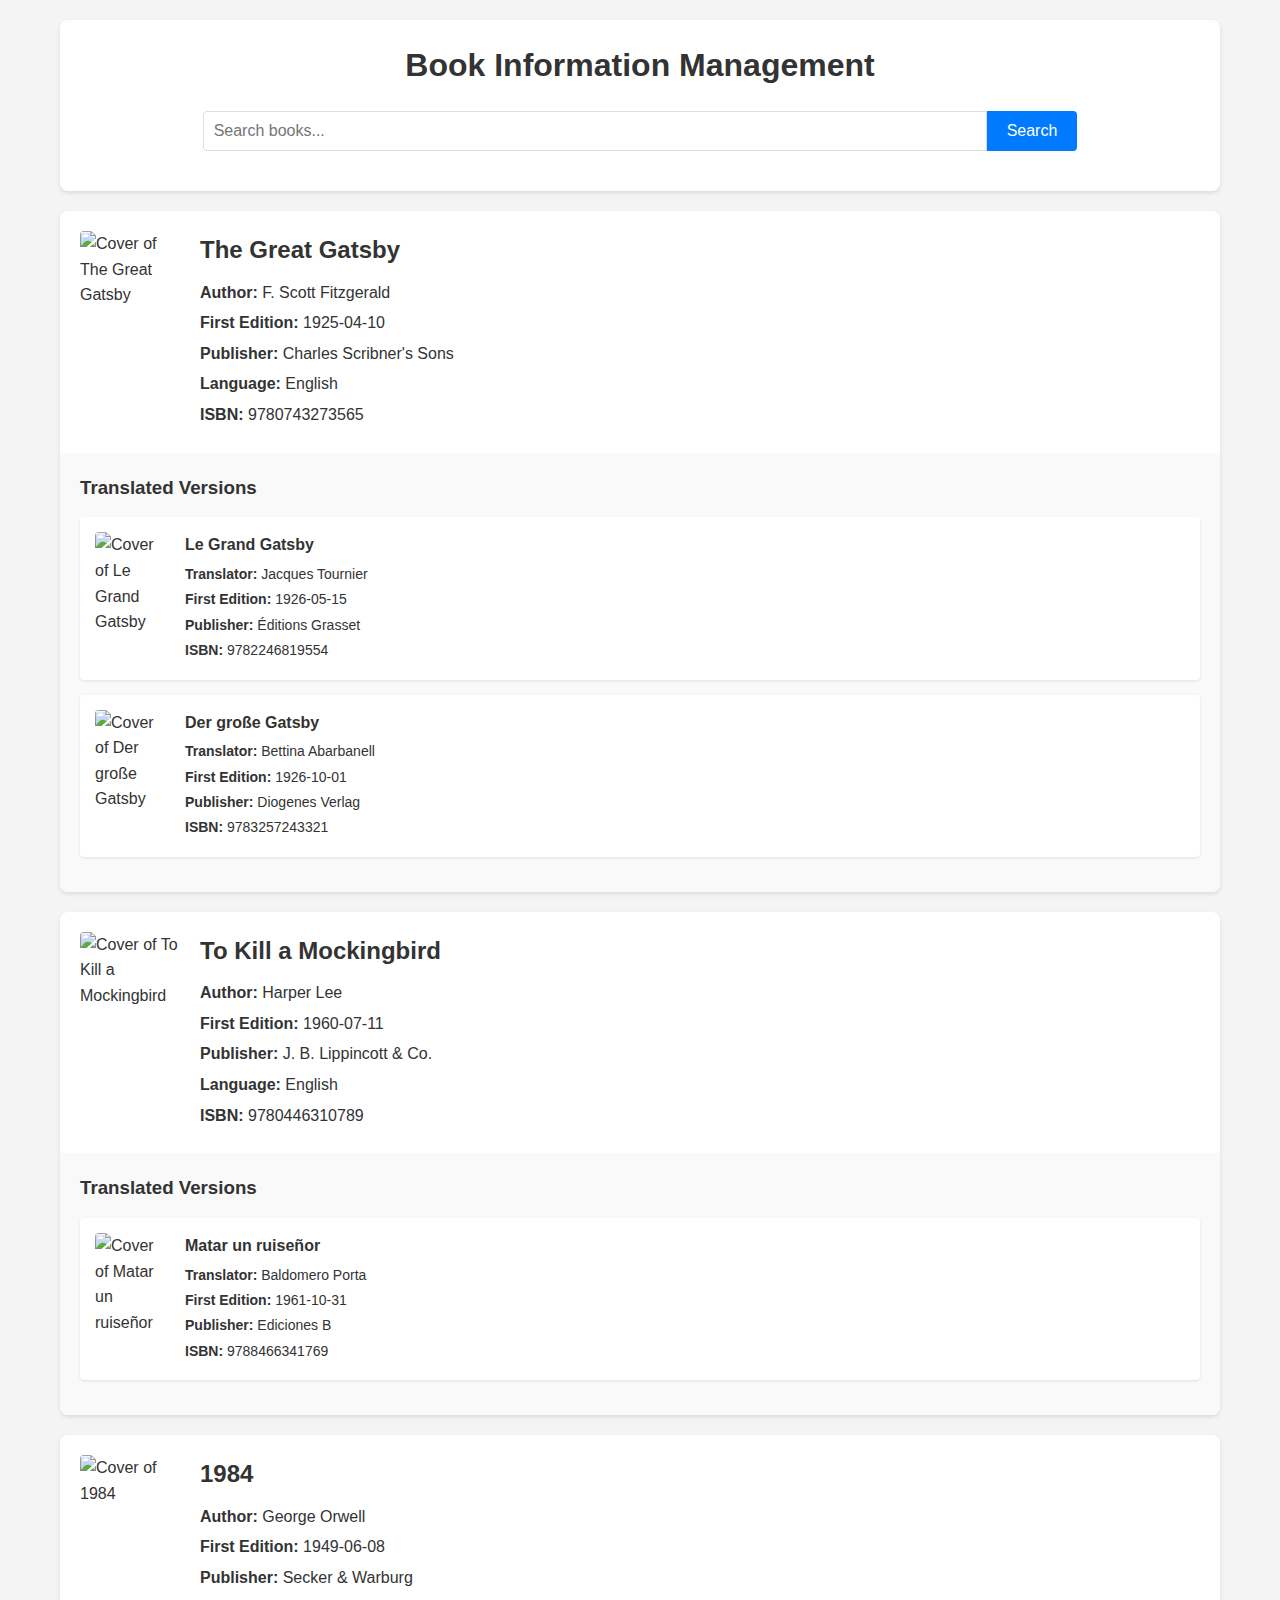
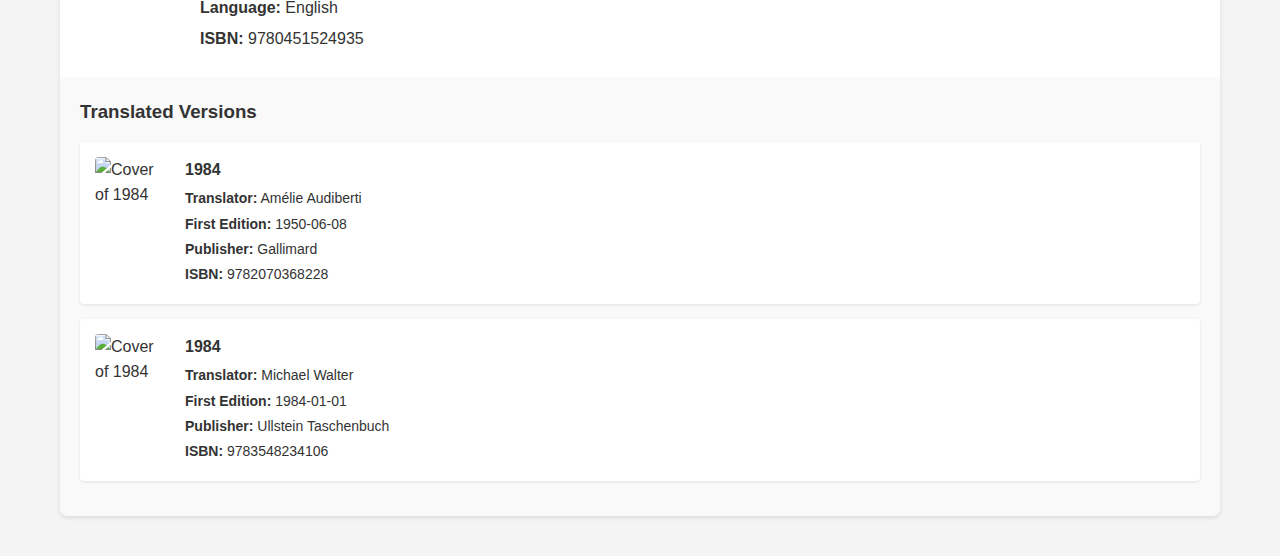
==== index.html @ 11229bcb "add index page" ====
<!DOCTYPE html>
<html lang="en">
<head>
    <meta charset="UTF-8">
    <meta name="viewport" content="width=device-width, initial-scale=1.0">
    <title>Book Information Management</title>
    <link rel="stylesheet" href="styles.css">
</head>
<body>
    <header>
        <h1>Book Information Management</h1>
        <div class="search-container">
            <input type="text" id="searchInput" placeholder="Search books...">
            <button id="searchButton">Search</button>
        </div>
    </header>
    <main id="bookList">
        <!-- Book items will be dynamically inserted here -->
    </main>
    <script src="script.js"></script>
</body>
</html>
---- styles.css ----
* {
    box-sizing: border-box;
    margin: 0;
    padding: 0;
}

body {
    font-family: Arial, sans-serif;
    line-height: 1.6;
    color: #333;
    max-width: 1200px;
    margin: 0 auto;
    padding: 20px;
    background-color: #f4f4f4;
}

header {
    background-color: #fff;
    padding: 20px;
    margin-bottom: 20px;
    border-radius: 8px;
    box-shadow: 0 2px 4px rgba(0, 0, 0, 0.1);
}

h1 {
    margin-bottom: 20px;
    text-align: center;
}

.search-container {
    display: flex;
    justify-content: center;
    margin-bottom: 20px;
}

#searchInput {
    width: 70%;
    padding: 10px;
    font-size: 16px;
    border: 1px solid #ddd;
    border-radius: 4px 0 0 4px;
}

#searchButton {
    padding: 10px 20px;
    font-size: 16px;
    background-color: #007bff;
    color: #fff;
    border: none;
    border-radius: 0 4px 4px 0;
    cursor: pointer;
}

#searchButton:hover {
    background-color: #0056b3;
}

.book-item {
    background-color: #fff;
    margin-bottom: 20px;
    border-radius: 8px;
    overflow: hidden;
    box-shadow: 0 2px 4px rgba(0, 0, 0, 0.1);
}

.book-details {
    display: flex;
    padding: 20px;
}

.book-cover {
    width: 100px;
    height: 150px;
    object-fit: cover;
    margin-right: 20px;
    border-radius: 4px;
}

.book-info {
    flex: 1;
}

.book-info h2 {
    margin-bottom: 10px;
}

.book-info p {
    margin-bottom: 5px;
}

.translated-versions {
    background-color: #f9f9f9;
    padding: 20px;
}

.translated-versions h3 {
    margin-bottom: 15px;
}

.translated-version {
    display: flex;
    background-color: #fff;
    padding: 15px;
    margin-bottom: 15px;
    border-radius: 4px;
    box-shadow: 0 1px 3px rgba(0, 0, 0, 0.1);
}

.translated-cover {
    width: 75px;
    height: 112px;
    object-fit: cover;
    margin-right: 15px;
    border-radius: 4px;
}

.translated-info {
    flex: 1;
}

.translated-info h4 {
    margin-bottom: 5px;
}

.translated-info p {
    margin-bottom: 3px;
    font-size: 14px;
}

@media (max-width: 768px) {
    .book-details {
        flex-direction: column;
    }

    .book-cover {
        margin-right: 0;
        margin-bottom: 15px;
    }

    .translated-version {
        flex-direction: column;
    }

    .translated-cover {
        margin-right: 0;
        margin-bottom: 10px;
    }
}
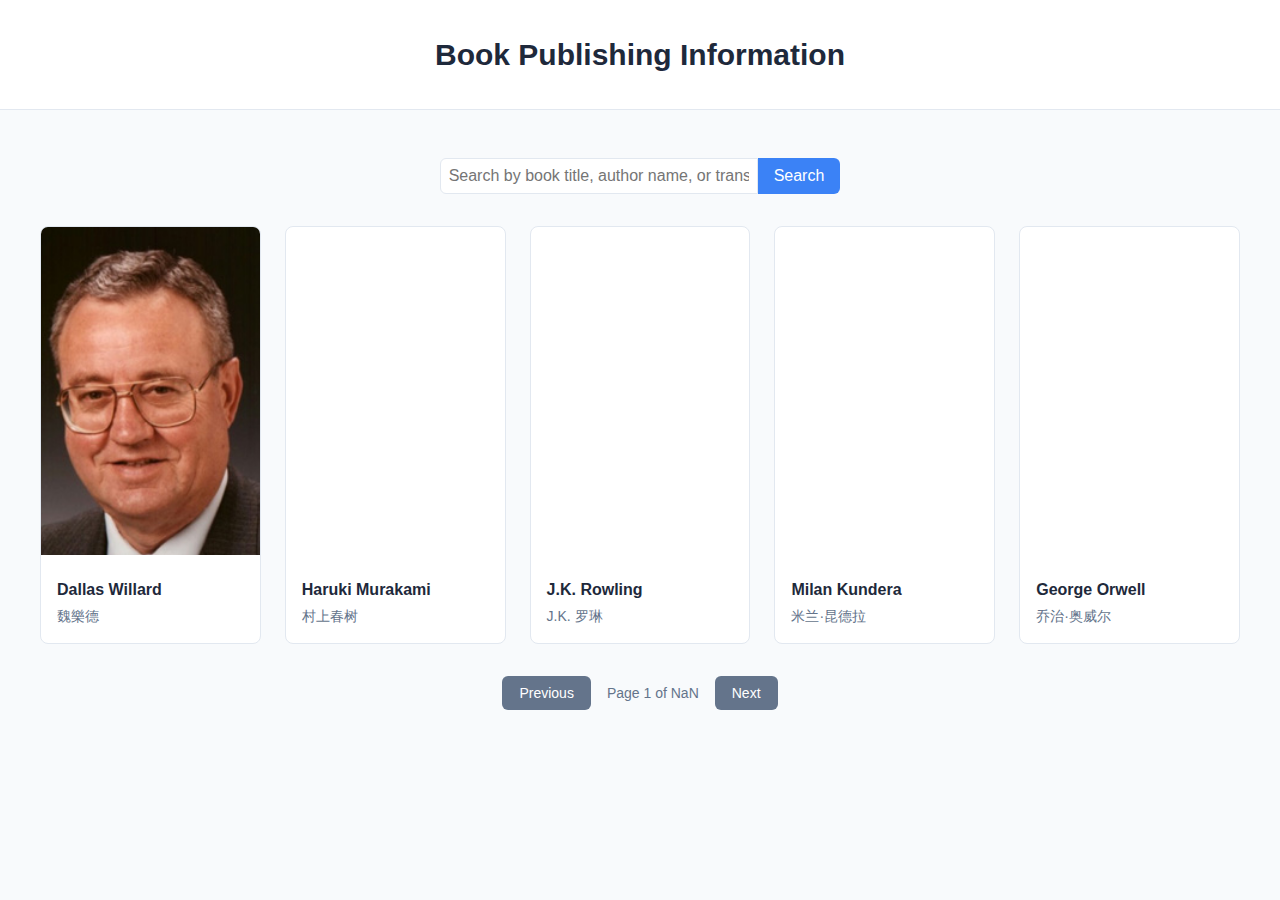
==== commit db4dfee0: "change the style" ====
--- a/index.html
+++ b/index.html
@@ -3,20 +3,30 @@
 <head>
     <meta charset="UTF-8">
     <meta name="viewport" content="width=device-width, initial-scale=1.0">
-    <title>Book Information Management</title>
+    <title>Book Publishing Information</title>
     <link rel="stylesheet" href="styles.css">
 </head>
 <body>
-    <header>
-        <h1>Book Information Management</h1>
-        <div class="search-container">
-            <input type="text" id="searchInput" placeholder="Search books...">
-            <button id="searchButton">Search</button>
+    <header class="header">
+        <div class="container">
+            <h1>Book Publishing Information</h1>
         </div>
     </header>
-    <main id="bookList">
-        <!-- Book items will be dynamically inserted here -->
+    <main class="container">
+        <div class="search-container">
+            <input type="text" id="search-input" class="search-input" placeholder="Search by book title, author name, or translator">
+            <button id="search-button" class="search-button">Search</button>
+        </div>
+        <section id="author-grid" class="author-grid">
+            <!-- Author cards will be dynamically inserted here -->
+        </section>
+        <div id="pagination" class="pagination">
+            <button id="prev-page" class="btn btn-secondary" disabled>Previous</button>
+            <span id="page-info">Page 1 of 1</span>
+            <button id="next-page" class="btn btn-secondary">Next</button>
+        </div>
     </main>
     <script src="script.js"></script>
 </body>
-</html>+</html>
+
--- a/styles.css
+++ b/styles.css
@@ -1,148 +1,314 @@
-* {
-    box-sizing: border-box;
-    margin: 0;
-    padding: 0;
+:root {
+  --color-primary: #3b82f6;
+  --color-primary-dark: #2563eb;
+  --color-secondary: #64748b;
+  --color-secondary-dark: #475569;
+  --color-background: #f8fafc;
+  --color-surface: #ffffff;
+  --color-text: #1e293b;
+  --color-text-light: #64748b;
+  --color-border: #e2e8f0;
+  --color-success: #22c55e;
+  --color-warning: #eab308;
+  --color-error: #ef4444;
 }
 
 body {
-    font-family: Arial, sans-serif;
-    line-height: 1.6;
-    color: #333;
-    max-width: 1200px;
-    margin: 0 auto;
-    padding: 20px;
-    background-color: #f4f4f4;
-}
-
-header {
-    background-color: #fff;
-    padding: 20px;
-    margin-bottom: 20px;
-    border-radius: 8px;
-    box-shadow: 0 2px 4px rgba(0, 0, 0, 0.1);
-}
-
-h1 {
-    margin-bottom: 20px;
-    text-align: center;
+  font-family: -apple-system, BlinkMacSystemFont, "Segoe UI", Roboto, "Helvetica Neue", Arial, sans-serif;
+  line-height: 1.5;
+  color: var(--color-text);
+  background-color: var(--color-background);
+  margin: 0;
+  padding: 0;
+}
+
+.container {
+  max-width: 1200px;
+  margin: 0 auto;
+  padding: 1rem;
+}
+
+.header {
+  background-color: var(--color-surface);
+  border-bottom: 1px solid var(--color-border);
+  padding: 1rem 0;
+  margin-bottom: 2rem;
+}
+
+.header h1 {
+  font-size: 1.875rem;
+  font-weight: 700;
+  text-align: center;
+  margin: 0;
+}
+
+.btn {
+  display: inline-block;
+  padding: 0.5rem 1rem;
+  font-size: 0.875rem;
+  font-weight: 500;
+  text-align: center;
+  text-decoration: none;
+  white-space: nowrap;
+  background-color: var(--color-primary);
+  color: white;
+  border: 1px solid transparent;
+  border-radius: 0.375rem;
+  cursor: pointer;
+  transition: background-color 0.2s ease-in-out;
+}
+
+.btn:hover {
+  background-color: var(--color-primary-dark);
+}
+
+.btn-secondary {
+  background-color: var(--color-secondary);
+}
+
+.btn-secondary:hover {
+  background-color: var(--color-secondary-dark);
 }
 
 .search-container {
-    display: flex;
-    justify-content: center;
-    margin-bottom: 20px;
-}
-
-#searchInput {
-    width: 70%;
-    padding: 10px;
-    font-size: 16px;
-    border: 1px solid #ddd;
-    border-radius: 4px 0 0 4px;
-}
-
-#searchButton {
-    padding: 10px 20px;
-    font-size: 16px;
-    background-color: #007bff;
-    color: #fff;
-    border: none;
-    border-radius: 0 4px 4px 0;
-    cursor: pointer;
-}
-
-#searchButton:hover {
-    background-color: #0056b3;
-}
-
-.book-item {
-    background-color: #fff;
-    margin-bottom: 20px;
-    border-radius: 8px;
-    overflow: hidden;
-    box-shadow: 0 2px 4px rgba(0, 0, 0, 0.1);
-}
-
-.book-details {
-    display: flex;
-    padding: 20px;
-}
-
-.book-cover {
-    width: 100px;
-    height: 150px;
-    object-fit: cover;
-    margin-right: 20px;
-    border-radius: 4px;
-}
-
-.book-info {
-    flex: 1;
-}
-
-.book-info h2 {
-    margin-bottom: 10px;
-}
-
-.book-info p {
-    margin-bottom: 5px;
-}
-
-.translated-versions {
-    background-color: #f9f9f9;
-    padding: 20px;
-}
-
-.translated-versions h3 {
-    margin-bottom: 15px;
-}
-
-.translated-version {
-    display: flex;
-    background-color: #fff;
-    padding: 15px;
-    margin-bottom: 15px;
-    border-radius: 4px;
-    box-shadow: 0 1px 3px rgba(0, 0, 0, 0.1);
-}
-
-.translated-cover {
-    width: 75px;
-    height: 112px;
-    object-fit: cover;
-    margin-right: 15px;
-    border-radius: 4px;
-}
-
-.translated-info {
-    flex: 1;
-}
-
-.translated-info h4 {
-    margin-bottom: 5px;
-}
-
-.translated-info p {
-    margin-bottom: 3px;
-    font-size: 14px;
-}
-
-@media (max-width: 768px) {
-    .book-details {
-        flex-direction: column;
-    }
-
-    .book-cover {
-        margin-right: 0;
-        margin-bottom: 15px;
-    }
-
-    .translated-version {
-        flex-direction: column;
-    }
-
-    .translated-cover {
-        margin-right: 0;
-        margin-bottom: 10px;
-    }
-}+  display: flex;
+  justify-content: center;
+  margin-bottom: 2rem;
+}
+
+.search-input {
+  width: 300px;
+  padding: 0.5rem;
+  font-size: 1rem;
+  border: 1px solid var(--color-border);
+  border-radius: 0.375rem 0 0 0.375rem;
+}
+
+.search-button {
+  padding: 0.5rem 1rem;
+  font-size: 1rem;
+  background-color: var(--color-primary);
+  color: white;
+  border: none;
+  border-radius: 0 0.375rem 0.375rem 0;
+  cursor: pointer;
+}
+
+.search-button:hover {
+  background-color: var(--color-primary-dark);
+}
+
+.author-grid {
+  display: grid;
+  grid-template-columns: repeat(auto-fill, minmax(200px, 1fr));
+  gap: 1.5rem;
+  margin-bottom: 2rem;
+}
+
+.author-card {
+  background-color: var(--color-surface);
+  border: 1px solid var(--color-border);
+  border-radius: 0.5rem;
+  overflow: hidden;
+  transition: transform 0.2s ease-in-out, box-shadow 0.2s ease-in-out;
+  cursor: pointer;
+}
+
+.author-card:hover {
+  transform: translateY(-4px);
+  box-shadow: 0 4px 6px -1px rgba(0, 0, 0, 0.1), 0 2px 4px -1px rgba(0, 0, 0, 0.06);
+}
+
+.author-card img {
+  width: 100%;
+  aspect-ratio: 2 / 3;
+  object-fit: cover;
+}
+
+.author-card-info {
+  padding: 1rem;
+}
+
+.author-card-name {
+  font-size: 1rem;
+  font-weight: 600;
+  margin: 0 0 0.25rem 0;
+}
+
+.author-card-chinese-name {
+  font-size: 0.875rem;
+  color: var(--color-text-light);
+  margin: 0;
+}
+
+.pagination {
+  display: flex;
+  justify-content: center;
+  align-items: center;
+  gap: 1rem;
+}
+
+.pagination button {
+  padding: 0.5rem 1rem;
+}
+
+.pagination span {
+  font-size: 0.875rem;
+  color: var(--color-text-light);
+}
+
+.author-info {
+  display: flex;
+  margin-bottom: 2rem;
+  gap: 2rem;
+}
+
+.author-avatar-container {
+  flex: 0 0 auto;
+  width: 200px;
+}
+
+.author-avatar-container img {
+  width: 100%;
+  height: 300px;
+  object-fit: cover;
+  border-radius: 0.5rem;
+}
+
+.author-profile {
+  flex: 1;
+}
+
+.author-profile h2 {
+  margin-top: 0;
+  font-size: 1.5rem;
+  font-weight: 700;
+}
+
+.controls {
+  display: flex;
+  justify-content: space-between;
+  align-items: center;
+  margin-bottom: 1.5rem;
+  flex-wrap: wrap;
+  gap: 1rem;
+}
+
+.sort-select {
+  padding: 0.5rem;
+  font-size: 0.875rem;
+  border: 1px solid var(--color-border);
+  border-radius: 0.375rem;
+  background-color: var(--color-surface);
+}
+
+.filter-checkbox {
+  display: flex;
+  align-items: center;
+  gap: 0.5rem;
+  font-size: 0.875rem;
+}
+
+.expand-all-button {
+  padding: 0.5rem 1rem;
+  font-size: 0.875rem;
+  background-color: var(--color-secondary);
+  color: white;
+  border: none;
+  border-radius: 0.375rem;
+  cursor: pointer;
+}
+
+.expand-all-button:hover {
+  background-color: var(--color-secondary-dark);
+}
+
+.book {
+  background-color: var(--color-surface);
+  border: 1px solid var(--color-border);
+  border-radius: 0.5rem;
+  margin-bottom: 1.5rem;
+  overflow: hidden;
+}
+
+.book-header {
+  display: flex;
+  align-items: center;
+  padding: 1rem;
+  cursor: pointer;
+  background-color: var(--color-background);
+}
+
+.book-header h3 {
+  margin: 0;
+  flex-grow: 1;
+  font-size: 1.125rem;
+  font-weight: 600;
+}
+
+.expand-icon {
+  margin-right: 0.75rem;
+  transition: transform 0.3s ease;
+}
+
+.book.expanded .expand-icon {
+  transform: rotate(90deg);
+}
+
+.book-content {
+  display: none;
+  padding: 1rem;
+}
+
+.book.expanded .book-content {
+  display: block;
+}
+
+.translation-status {
+  display: inline-flex;
+  align-items: center;
+  padding: 0.25rem 0.5rem;
+  border-radius: 9999px;
+  font-size: 0.75rem;
+  font-weight: 500;
+  margin-left: 0.75rem;
+}
+
+.translation-status.translated {
+  background-color: var(--color-success);
+  color: white;
+}
+
+.translation-status.not-translated {
+  background-color: var(--color-warning);
+  color: var(--color-text);
+}
+
+.translation-status-icon {
+  margin-right: 0.25rem;
+}
+
+.translations {
+  display: grid;
+  grid-template-columns: repeat(auto-fit, minmax(200px, 1fr));
+  gap: 1rem;
+  margin-top: 1rem;
+}
+
+.translation {
+  background-color: var(--color-background);
+  padding: 1rem;
+  border-radius: 0.375rem;
+}
+
+.translation h4 {
+  margin-top: 0;
+  font-size: 1rem;
+  font-weight: 600;
+}
+
+.translation p {
+  margin: 0.25rem 0;
+  font-size: 0.875rem;
+}
+
